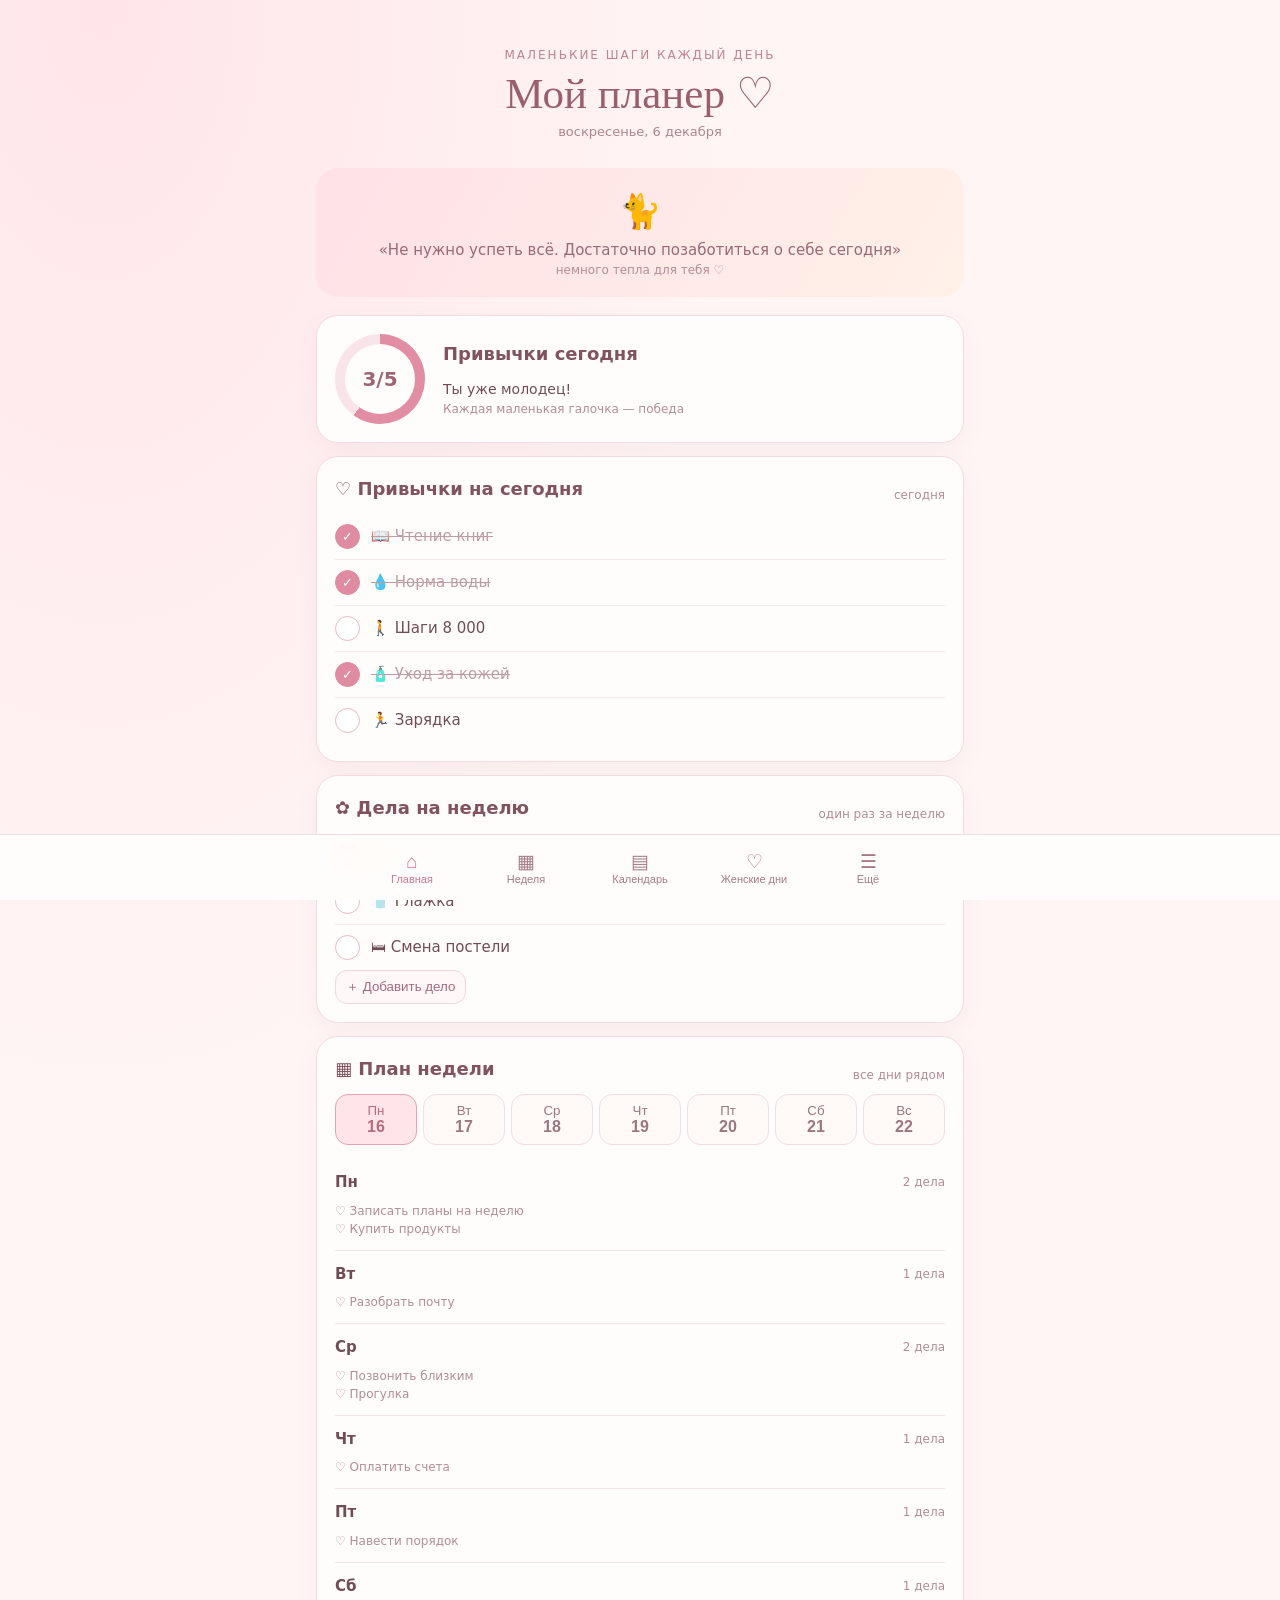
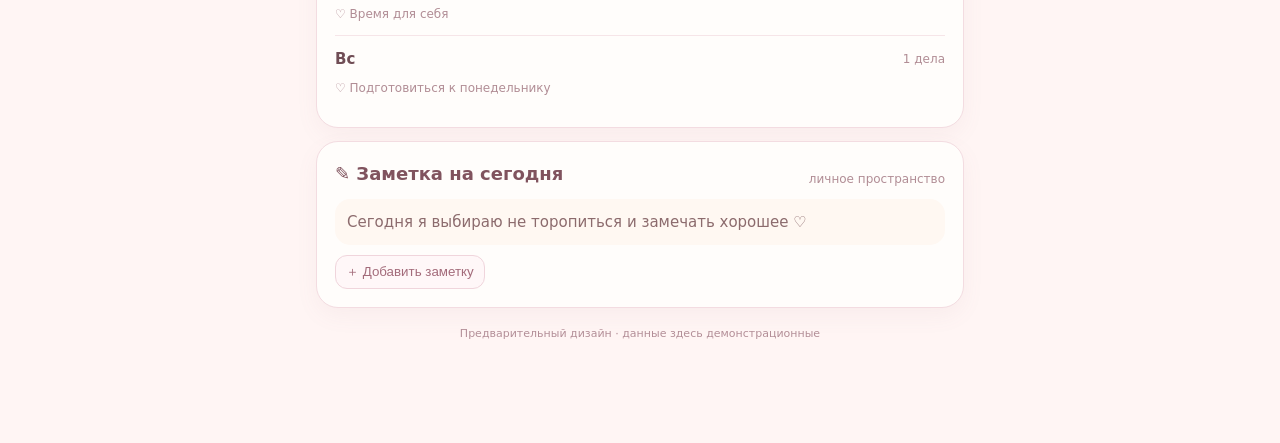
==== preview.html @ 6417ba83 "Add standalone visual preview for cozy planner" ====
<!doctype html>
<html lang="ru"><head><meta charset="utf-8"><meta name="viewport" content="width=device-width,initial-scale=1"><title>Мой планер ♡ — предварительный просмотр</title>
<style>
*{box-sizing:border-box}body{margin:0;background:#fff5f4;color:#704d55;font:15px/1.5 system-ui,-apple-system,sans-serif;background-image:radial-gradient(ellipse at 8% 0%,#ffe5ea,transparent 38%)}.wrap{max-width:680px;margin:auto;padding:22px 16px 100px}.top{text-align:center;padding:16px 0 8px}.eyebrow{color:#bc8491;font-size:12px;letter-spacing:2px;text-transform:uppercase}.brand{font:38px Georgia,serif;color:#995f6e;margin:4px}.date{color:#ad858e;font-size:13px}.quote{margin:18px 0;padding:18px;border-radius:22px;background:linear-gradient(120deg,#ffe1e7,#fff0e8);color:#986977;text-align:center}.cat{font-size:34px;margin-bottom:2px}.card{background:#fffdfb;border:1px solid #f3dce1;border-radius:22px;padding:18px;margin:13px 0;box-shadow:0 8px 22px #a7687810}.row{display:flex;justify-content:space-between;align-items:center;gap:12px}h2{font-size:18px;margin:0 0 12px;color:#80535e}h3{font-size:14px;margin:0;color:#9b6875}.muted{font-size:12px;color:#b18d95}.progress{display:flex;align-items:center;gap:18px}.donut{width:90px;height:90px;border-radius:50%;display:grid;place-items:center;background:conic-gradient(#e18da3 0 60%,#f9e5e9 60% 100%);position:relative;flex:none}.donut:before{content:"";position:absolute;inset:10px;border-radius:50%;background:#fffdfb}.donut b{position:relative;font-size:20px;color:#9d6473}.habit,.weekly,.task{display:flex;align-items:center;gap:11px;padding:10px 0;border-top:1px solid #f7e9eb}.habit:first-of-type,.weekly:first-of-type{border-top:0}.tick{width:25px;height:25px;border:1.5px solid #e7b9c5;border-radius:50%;background:white;color:white;cursor:pointer}.tick.done{background:#df8ba1;border-color:#df8ba1}.name{flex:1}.done+.name{text-decoration:line-through;color:#bd9da5}.btn{border:0;border-radius:14px;padding:10px 14px;background:#e994a8;color:white;font-weight:600;cursor:pointer}.softbtn{border:1px solid #f0d5dc;background:#fff7f8;color:#a36b7a;border-radius:12px;padding:7px 10px;cursor:pointer}.weekdays{display:grid;grid-template-columns:repeat(7,1fr);gap:6px}.day{padding:8px 2px;border:1px solid #f3dfe3;border-radius:13px;background:#fff9f8;color:#9b7780;cursor:pointer}.day strong{display:block;font-size:16px}.day.active{background:#ffe4e9;border-color:#e6a2b2;color:#b76c80}.daylist{padding:12px 0;border-top:1px solid #f6e5e8}.daylist:first-child{border-top:0}.daytitle{display:flex;justify-content:space-between;align-items:center;margin-bottom:8px}.note{background:#fff8f2;border-radius:15px;padding:12px;color:#8c6b6d}.nav{position:fixed;bottom:0;left:0;right:0;background:#fffdfbf2;border-top:1px solid #f2dfe3;display:flex;justify-content:center;gap:4px;padding:9px 4px calc(9px + env(safe-area-inset-bottom));backdrop-filter:blur(12px)}.nav button{flex:1;max-width:110px;border:0;background:none;color:#a57b85;font-size:11px;padding:6px 1px;cursor:pointer}.nav button span{display:block;font-size:19px}.nav button.active{color:#cf7890}.hint{text-align:center;font-size:11px;color:#b38e97;margin-top:18px}@media(min-width:600px){.wrap{padding-top:30px}.brand{font-size:43px}}
</style></head><body><main class="wrap">
<header class="top"><div class="eyebrow">маленькие шаги каждый день</div><div class="brand">Мой планер ♡</div><div class="date" id="date"></div></header>
<div class="quote"><div class="cat">🐈</div><div>«Не нужно успеть всё. Достаточно позаботиться о себе сегодня»</div><div class="muted">немного тепла для тебя ♡</div></div>
<section class="card"><div class="progress"><div class="donut"><b id="ratio">3/5</b></div><div><h2>Привычки сегодня</h2><div style="font-size:14px">Ты уже молодец!</div><div class="muted">Каждая маленькая галочка — победа</div></div></div></section>
<section class="card"><div class="row"><h2>♡ Привычки на сегодня</h2><span class="muted">сегодня</span></div><div id="habits"></div></section>
<section class="card"><div class="row"><h2>✿ Дела на неделю</h2><span class="muted">один раз за неделю</span></div><div id="weekly"></div><button class="softbtn" onclick="addWeekly()">＋ Добавить дело</button></section>
<section class="card"><div class="row"><h2>▦ План недели</h2><span class="muted">все дни рядом</span></div><div class="weekdays" id="days"></div><div id="weekplan" style="margin-top:14px"></div></section>
<section class="card"><div class="row"><h2>✎ Заметка на сегодня</h2><span class="muted">личное пространство</span></div><div class="note" id="note">Сегодня я выбираю не торопиться и замечать хорошее ♡</div><button class="softbtn" style="margin-top:10px" onclick="editNote()">＋ Добавить заметку</button></section>
<div class="hint">Предварительный дизайн · данные здесь демонстрационные</div></main>
<nav class="nav"><button class="active"><span>⌂</span>Главная</button><button><span>▦</span>Неделя</button><button><span>▤</span>Календарь</button><button><span>♡</span>Женские дни</button><button><span>☰</span>Ещё</button></nav>
<script>
const habits=[{name:"📖 Чтение книг",done:true},{name:"💧 Норма воды",done:true},{name:"🚶 Шаги 8 000",done:false},{name:"🧴 Уход за кожей",done:true},{name:"🏃 Зарядка",done:false}];
let weekly=[{name:"🧺 Стирка",done:true},{name:"👕 Глажка",done:false},{name:"🛏 Смена постели",done:false}];
const tasks=[["Записать планы на неделю","Купить продукты"],["Разобрать почту"],["Позвонить близким","Прогулка"],["Оплатить счета"],["Навести порядок"],["Время для себя"],["Подготовиться к понедельнику"]];
const dayNames=["Пн","Вт","Ср","Чт","Пт","Сб","Вс"];let selected=0;
document.getElementById("date").textContent=new Date().toLocaleDateString("ru-RU",{weekday:"long",day:"numeric",month:"long"});
function render(){let count=habits.filter(x=>x.done).length;document.getElementById("ratio").textContent=count+"/"+habits.length;document.querySelector(".donut").style.background="conic-gradient(#e18da3 0 "+(count/habits.length*100)+"%,#f9e5e9 "+(count/habits.length*100)+"% 100%)";document.getElementById("habits").innerHTML=habits.map((x,i)=>'<div class="habit"><button class="tick '+(x.done?"done":"")+'" onclick="habits['+i+'].done=!habits['+i+'].done;render()">'+(x.done?"✓":"")+'</button><span class="name">'+x.name+'</span></div>').join("");document.getElementById("weekly").innerHTML=weekly.map((x,i)=>'<div class="weekly"><button class="tick '+(x.done?"done":"")+'" onclick="weekly['+i+'].done=!weekly['+i+'].done;render()">'+(x.done?"✓":"")+'</button><span class="name">'+x.name+'</span></div>').join("");document.getElementById("days").innerHTML=dayNames.map((d,i)=>'<button class="day '+(i===selected?"active":"")+'" onclick="selected='+i+';render()">'+d+'<strong>'+(i+16)+'</strong></button>').join("");document.getElementById("weekplan").innerHTML=dayNames.map((d,k)=>(k+selected)%7).map(i=>'<div class="daylist"><div class="daytitle"><b>'+dayNames[i]+'</b><span class="muted">'+(tasks[i].length)+' дела</span></div>'+tasks[i].map(t=>'<div class="muted">♡ '+t+'</div>').join("")+'</div>').join("")}
function addWeekly(){let n=prompt("Какое дело нужно сделать на этой неделе?");if(n){weekly.push({name:n,done:false});render()}}
function editNote(){let n=prompt("Твоя заметка на сегодня",document.getElementById("note").textContent);if(n!==null)document.getElementById("note").textContent=n||"Пусть здесь появится что-то хорошее ♡"}
render();
</script></body></html>
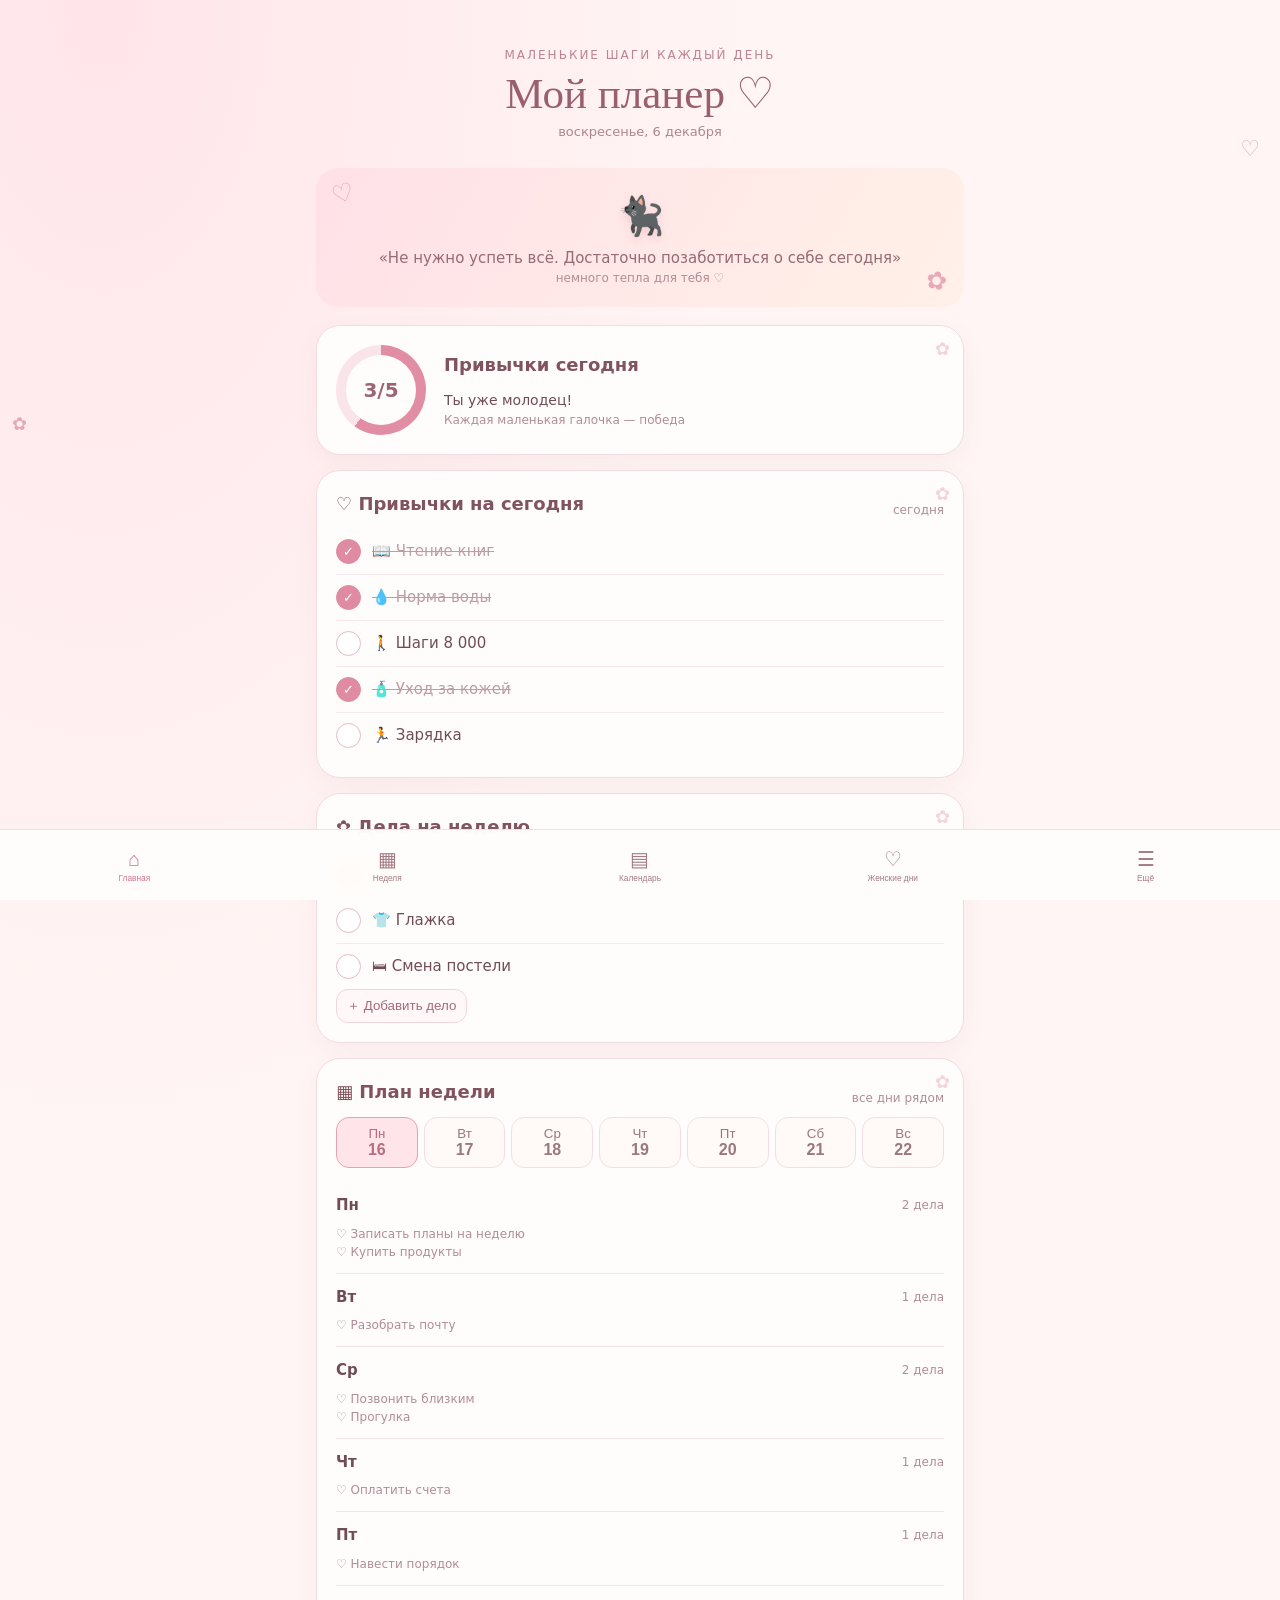
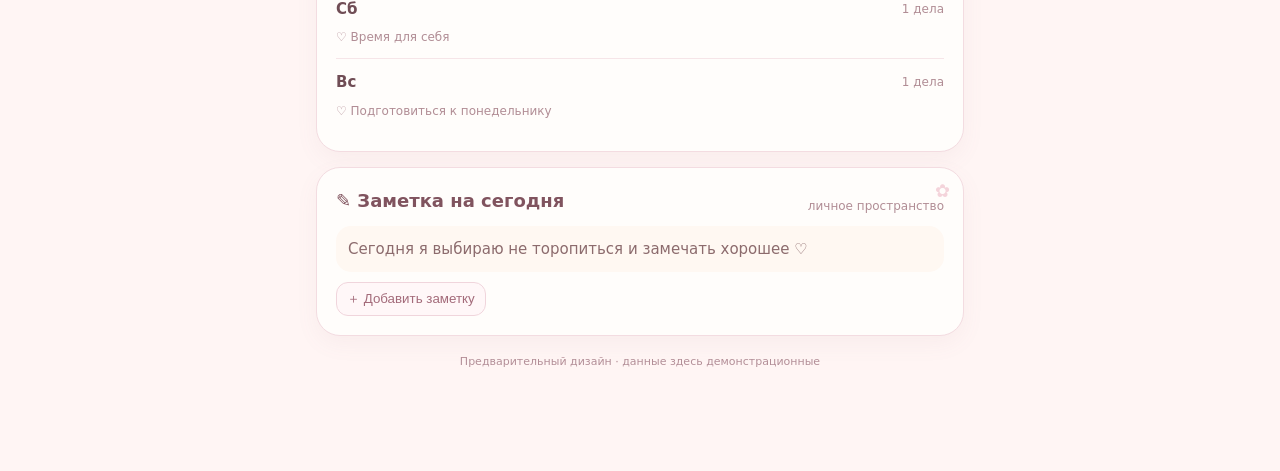
==== commit dfecc552: "Polish cozy decorations and align bottom navigation" ====
--- a/preview.html
+++ b/preview.html
@@ -1,17 +1,17 @@
 <!doctype html>
 <html lang="ru"><head><meta charset="utf-8"><meta name="viewport" content="width=device-width,initial-scale=1"><title>Мой планер ♡ — предварительный просмотр</title>
 <style>
-*{box-sizing:border-box}body{margin:0;background:#fff5f4;color:#704d55;font:15px/1.5 system-ui,-apple-system,sans-serif;background-image:radial-gradient(ellipse at 8% 0%,#ffe5ea,transparent 38%)}.wrap{max-width:680px;margin:auto;padding:22px 16px 100px}.top{text-align:center;padding:16px 0 8px}.eyebrow{color:#bc8491;font-size:12px;letter-spacing:2px;text-transform:uppercase}.brand{font:38px Georgia,serif;color:#995f6e;margin:4px}.date{color:#ad858e;font-size:13px}.quote{margin:18px 0;padding:18px;border-radius:22px;background:linear-gradient(120deg,#ffe1e7,#fff0e8);color:#986977;text-align:center}.cat{font-size:34px;margin-bottom:2px}.card{background:#fffdfb;border:1px solid #f3dce1;border-radius:22px;padding:18px;margin:13px 0;box-shadow:0 8px 22px #a7687810}.row{display:flex;justify-content:space-between;align-items:center;gap:12px}h2{font-size:18px;margin:0 0 12px;color:#80535e}h3{font-size:14px;margin:0;color:#9b6875}.muted{font-size:12px;color:#b18d95}.progress{display:flex;align-items:center;gap:18px}.donut{width:90px;height:90px;border-radius:50%;display:grid;place-items:center;background:conic-gradient(#e18da3 0 60%,#f9e5e9 60% 100%);position:relative;flex:none}.donut:before{content:"";position:absolute;inset:10px;border-radius:50%;background:#fffdfb}.donut b{position:relative;font-size:20px;color:#9d6473}.habit,.weekly,.task{display:flex;align-items:center;gap:11px;padding:10px 0;border-top:1px solid #f7e9eb}.habit:first-of-type,.weekly:first-of-type{border-top:0}.tick{width:25px;height:25px;border:1.5px solid #e7b9c5;border-radius:50%;background:white;color:white;cursor:pointer}.tick.done{background:#df8ba1;border-color:#df8ba1}.name{flex:1}.done+.name{text-decoration:line-through;color:#bd9da5}.btn{border:0;border-radius:14px;padding:10px 14px;background:#e994a8;color:white;font-weight:600;cursor:pointer}.softbtn{border:1px solid #f0d5dc;background:#fff7f8;color:#a36b7a;border-radius:12px;padding:7px 10px;cursor:pointer}.weekdays{display:grid;grid-template-columns:repeat(7,1fr);gap:6px}.day{padding:8px 2px;border:1px solid #f3dfe3;border-radius:13px;background:#fff9f8;color:#9b7780;cursor:pointer}.day strong{display:block;font-size:16px}.day.active{background:#ffe4e9;border-color:#e6a2b2;color:#b76c80}.daylist{padding:12px 0;border-top:1px solid #f6e5e8}.daylist:first-child{border-top:0}.daytitle{display:flex;justify-content:space-between;align-items:center;margin-bottom:8px}.note{background:#fff8f2;border-radius:15px;padding:12px;color:#8c6b6d}.nav{position:fixed;bottom:0;left:0;right:0;background:#fffdfbf2;border-top:1px solid #f2dfe3;display:flex;justify-content:center;gap:4px;padding:9px 4px calc(9px + env(safe-area-inset-bottom));backdrop-filter:blur(12px)}.nav button{flex:1;max-width:110px;border:0;background:none;color:#a57b85;font-size:11px;padding:6px 1px;cursor:pointer}.nav button span{display:block;font-size:19px}.nav button.active{color:#cf7890}.hint{text-align:center;font-size:11px;color:#b38e97;margin-top:18px}@media(min-width:600px){.wrap{padding-top:30px}.brand{font-size:43px}}
+*{box-sizing:border-box}body{margin:0;background:#fff5f4;color:#704d55;font:15px/1.5 system-ui,-apple-system,sans-serif;background-image:radial-gradient(ellipse at 8% 0%,#ffe5ea,transparent 38%)}.wrap{max-width:680px;margin:auto;padding:22px 16px 100px}.top{text-align:center;padding:16px 0 8px}.eyebrow{color:#bc8491;font-size:12px;letter-spacing:2px;text-transform:uppercase}.brand{font:38px Georgia,serif;color:#995f6e;margin:4px}.date{color:#ad858e;font-size:13px}.quote{margin:18px 0;padding:20px 18px;position:relative;overflow:hidden;border-radius:22px;background:linear-gradient(120deg,#ffe1e7,#fff0e8);color:#986977;text-align:center}.cat{font-size:38px;margin-bottom:2px;filter:drop-shadow(0 4px 4px #d99aaa55)}.quote:before{content:"♡";position:absolute;left:16px;top:7px;font-size:25px;color:#e8a9b8;transform:rotate(-18deg)}.quote:after{content:"✿";position:absolute;right:17px;bottom:8px;font-size:25px;color:#e8a9b8;transform:rotate(12deg)}.sticker{position:absolute;z-index:1;color:#d995a8;opacity:.75;font-size:22px;pointer-events:none}.sticker.one{right:20px;top:132px}.sticker.two{left:12px;top:410px;font-size:18px}.card{background:#fffdfb;border:1px solid #f3dce1;border-radius:24px;padding:19px;margin:15px 0;box-shadow:0 8px 22px #a7687810;position:relative;overflow:hidden}.card:after{content:"✿";position:absolute;right:13px;top:9px;color:#f1c6d0;font-size:18px;opacity:.75;pointer-events:none}.card h2{padding-right:22px}.row{display:flex;justify-content:space-between;align-items:center;gap:12px}h2{font-size:18px;margin:0 0 12px;color:#80535e}h3{font-size:14px;margin:0;color:#9b6875}.muted{font-size:12px;color:#b18d95}.progress{display:flex;align-items:center;gap:18px}.donut{width:90px;height:90px;border-radius:50%;display:grid;place-items:center;background:conic-gradient(#e18da3 0 60%,#f9e5e9 60% 100%);position:relative;flex:none}.donut:before{content:"";position:absolute;inset:10px;border-radius:50%;background:#fffdfb}.donut b{position:relative;font-size:20px;color:#9d6473}.habit,.weekly,.task{display:flex;align-items:center;gap:11px;padding:10px 0;border-top:1px solid #f7e9eb}.habit:first-of-type,.weekly:first-of-type{border-top:0}.tick{width:25px;height:25px;border:1.5px solid #e7b9c5;border-radius:50%;background:white;color:white;cursor:pointer}.tick.done{background:#df8ba1;border-color:#df8ba1}.name{flex:1}.done+.name{text-decoration:line-through;color:#bd9da5}.btn{border:0;border-radius:14px;padding:10px 14px;background:#e994a8;color:white;font-weight:600;cursor:pointer}.softbtn{border:1px solid #f0d5dc;background:#fff7f8;color:#a36b7a;border-radius:12px;padding:7px 10px;cursor:pointer}.weekdays{display:grid;grid-template-columns:repeat(7,1fr);gap:6px}.day{padding:8px 2px;border:1px solid #f3dfe3;border-radius:13px;background:#fff9f8;color:#9b7780;cursor:pointer}.day strong{display:block;font-size:16px}.day.active{background:#ffe4e9;border-color:#e6a2b2;color:#b76c80}.daylist{padding:12px 0;border-top:1px solid #f6e5e8}.daylist:first-child{border-top:0}.daytitle{display:flex;justify-content:space-between;align-items:center;margin-bottom:8px}.note{background:#fff8f2;border-radius:15px;padding:12px;color:#8c6b6d}.nav{position:fixed;bottom:0;left:0;right:0;background:#fffdfbf2;border-top:1px solid #f2dfe3;display:grid;grid-template-columns:repeat(5,minmax(0,1fr));gap:0;padding:8px 8px calc(8px + env(safe-area-inset-bottom));backdrop-filter:blur(12px);align-items:stretch}.nav button{width:100%;min-width:0;height:54px;border:0;background:none;color:#a57b85;font-size:10px;line-height:1.2;padding:3px 1px;cursor:pointer;display:flex;flex-direction:column;align-items:center;justify-content:center;gap:3px;white-space:nowrap}.nav button span{display:block;font-size:20px;line-height:22px;height:22px}.nav button.active{color:#cf7890}.nav button:focus-visible{outline:2px solid #e6a2b2;outline-offset:-3px;border-radius:12px}.hint{text-align:center;font-size:11px;color:#b38e97;margin-top:18px}@media(min-width:600px){.wrap{padding-top:30px}.brand{font-size:43px}}
 </style></head><body><main class="wrap">
 <header class="top"><div class="eyebrow">маленькие шаги каждый день</div><div class="brand">Мой планер ♡</div><div class="date" id="date"></div></header>
-<div class="quote"><div class="cat">🐈</div><div>«Не нужно успеть всё. Достаточно позаботиться о себе сегодня»</div><div class="muted">немного тепла для тебя ♡</div></div>
+<div class="sticker one">♡</div><div class="sticker two">✿</div><div class="quote"><div class="cat">🐈‍⬛</div><div>«Не нужно успеть всё. Достаточно позаботиться о себе сегодня»</div><div class="muted">немного тепла для тебя ♡</div></div>
 <section class="card"><div class="progress"><div class="donut"><b id="ratio">3/5</b></div><div><h2>Привычки сегодня</h2><div style="font-size:14px">Ты уже молодец!</div><div class="muted">Каждая маленькая галочка — победа</div></div></div></section>
 <section class="card"><div class="row"><h2>♡ Привычки на сегодня</h2><span class="muted">сегодня</span></div><div id="habits"></div></section>
 <section class="card"><div class="row"><h2>✿ Дела на неделю</h2><span class="muted">один раз за неделю</span></div><div id="weekly"></div><button class="softbtn" onclick="addWeekly()">＋ Добавить дело</button></section>
 <section class="card"><div class="row"><h2>▦ План недели</h2><span class="muted">все дни рядом</span></div><div class="weekdays" id="days"></div><div id="weekplan" style="margin-top:14px"></div></section>
 <section class="card"><div class="row"><h2>✎ Заметка на сегодня</h2><span class="muted">личное пространство</span></div><div class="note" id="note">Сегодня я выбираю не торопиться и замечать хорошее ♡</div><button class="softbtn" style="margin-top:10px" onclick="editNote()">＋ Добавить заметку</button></section>
 <div class="hint">Предварительный дизайн · данные здесь демонстрационные</div></main>
-<nav class="nav"><button class="active"><span>⌂</span>Главная</button><button><span>▦</span>Неделя</button><button><span>▤</span>Календарь</button><button><span>♡</span>Женские дни</button><button><span>☰</span>Ещё</button></nav>
+<nav class="nav"><button class="active"><span>⌂</span><small>Главная</small></button><button><span>▦</span><small>Неделя</small></button><button><span>▤</span><small>Календарь</small></button><button><span>♡</span><small>Женские дни</small></button><button><span>☰</span><small>Ещё</small></button></nav>
 <script>
 const habits=[{name:"📖 Чтение книг",done:true},{name:"💧 Норма воды",done:true},{name:"🚶 Шаги 8 000",done:false},{name:"🧴 Уход за кожей",done:true},{name:"🏃 Зарядка",done:false}];
 let weekly=[{name:"🧺 Стирка",done:true},{name:"👕 Глажка",done:false},{name:"🛏 Смена постели",done:false}];
